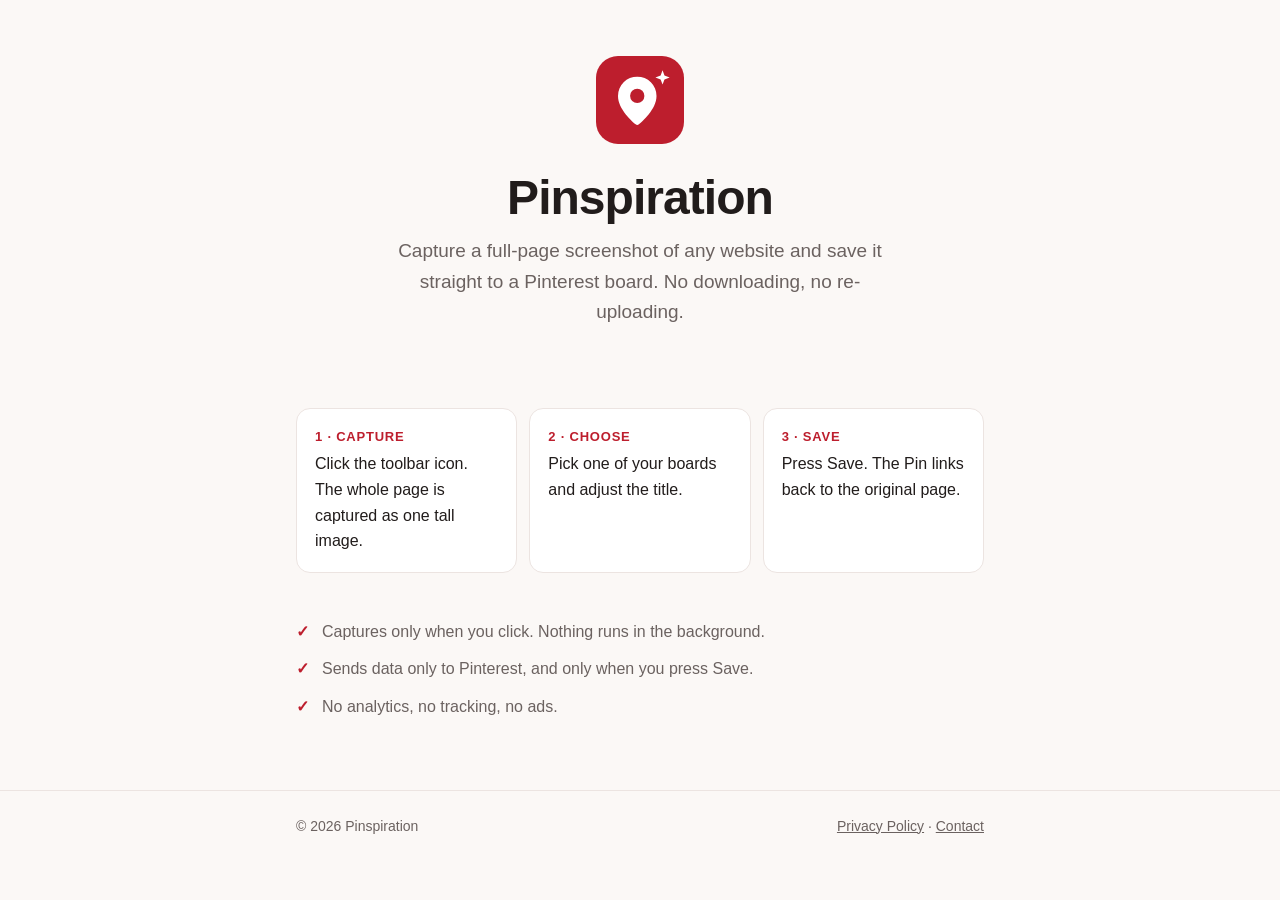
==== index.html @ 5ed872b7 "Add Pinspiration landing page and privacy policy Co-Authored-By: Claude Opus 5.5 <noreply@anthropic." ====
<!doctype html>
<html lang="en">
<head>
  <meta charset="utf-8">
  <meta name="viewport" content="width=device-width, initial-scale=1">
  <title>Pinspiration</title>
  <meta name="description" content="A Chrome extension that captures a full-page screenshot of any website and saves it straight to your Pinterest board.">
  <link rel="icon" href="icon.svg" type="image/svg+xml">
  <link rel="stylesheet" href="style.css">
</head>
<body>
  <main class="wrap">
    <section class="hero">
      <img src="icon.svg" alt="Pinspiration logo">
      <h1>Pinspiration</h1>
      <p>Capture a full-page screenshot of any website and save it straight to a Pinterest board. No downloading, no re-uploading.</p>
    </section>

    <ol class="steps">
      <li><b>1 · Capture</b>Click the toolbar icon. The whole page is captured as one tall image.</li>
      <li><b>2 · Choose</b>Pick one of your boards and adjust the title.</li>
      <li><b>3 · Save</b>Press Save. The Pin links back to the original page.</li>
    </ol>

    <ul class="points">
      <li>Captures only when you click. Nothing runs in the background.</li>
      <li>Sends data only to Pinterest, and only when you press Save.</li>
      <li>No analytics, no tracking, no ads.</li>
    </ul>
  </main>

  <footer>
    <div class="wrap">
      <span>© 2026 Pinspiration</span>
      <span><a href="privacy.html">Privacy Policy</a> · <a href="mailto:saurabhjadav2291@gmail.com">Contact</a></span>
    </div>
  </footer>
</body>
</html>
---- style.css ----
:root {
  --bg: #fbf8f6;
  --surface: #ffffff;
  --text: #211c1b;
  --muted: #6b6260;
  --border: #ece4e1;
  --brand: #bd1e2d;
  --brand-ink: #ffffff;
}
@media (prefers-color-scheme: dark) {
  :root {
    --bg: #161313;
    --surface: #201b1b;
    --text: #f3eeec;
    --muted: #a99f9c;
    --border: #332b2a;
    --brand: #e0414f;
  }
}
* { box-sizing: border-box; }
html { -webkit-text-size-adjust: 100%; }
body {
  margin: 0;
  background: var(--bg);
  color: var(--text);
  font: 16px/1.6 -apple-system, BlinkMacSystemFont, "Segoe UI", Roboto, Helvetica, Arial, sans-serif;
}
a { color: var(--brand); }
.wrap { max-width: 720px; margin: 0 auto; padding: 0 16px; }

header.top { padding: 20px 0; }
header.top .wrap { display: flex; align-items: center; gap: 10px; }
header.top a.brand { display: flex; align-items: center; gap: 10px; color: var(--text); text-decoration: none; font-weight: 700; font-size: 18px; }
header.top img { width: 32px; height: 32px; }

.hero { padding: 56px 0 40px; text-align: center; }
.hero img { width: 88px; height: 88px; }
.hero h1 { font-size: clamp(32px, 7vw, 48px); line-height: 1.1; margin: 20px 0 12px; letter-spacing: -0.02em; }
.hero p { font-size: 19px; color: var(--muted); margin: 0 auto; max-width: 520px; }

.steps { list-style: none; padding: 0; margin: 40px 0 0; display: grid; gap: 12px; grid-template-columns: repeat(3, 1fr); }
.steps li { background: var(--surface); border: 1px solid var(--border); border-radius: 14px; padding: 18px; }
.steps b { display: block; color: var(--brand); font-size: 13px; letter-spacing: .06em; text-transform: uppercase; margin-bottom: 4px; }
@media (max-width: 600px) { .steps { grid-template-columns: 1fr; } }

.points { margin: 40px 0 0; padding: 0; list-style: none; color: var(--muted); }
.points li { padding: 6px 0 6px 26px; position: relative; }
.points li::before { content: "✓"; position: absolute; left: 0; color: var(--brand); font-weight: 700; }

footer { border-top: 1px solid var(--border); margin-top: 64px; padding: 24px 0 40px; color: var(--muted); font-size: 14px; }
footer .wrap { display: flex; flex-wrap: wrap; gap: 8px 20px; justify-content: space-between; }
footer a { color: var(--muted); }

.doc { padding: 24px 0 0; }
.doc h1 { font-size: 34px; line-height: 1.15; margin: 16px 0 4px; letter-spacing: -0.01em; }
.doc .updated { color: var(--muted); margin: 0 0 24px; }
.doc h2 { font-size: 20px; margin: 32px 0 8px; }
.doc ul { padding-left: 20px; }
.doc li { margin: 6px 0; }
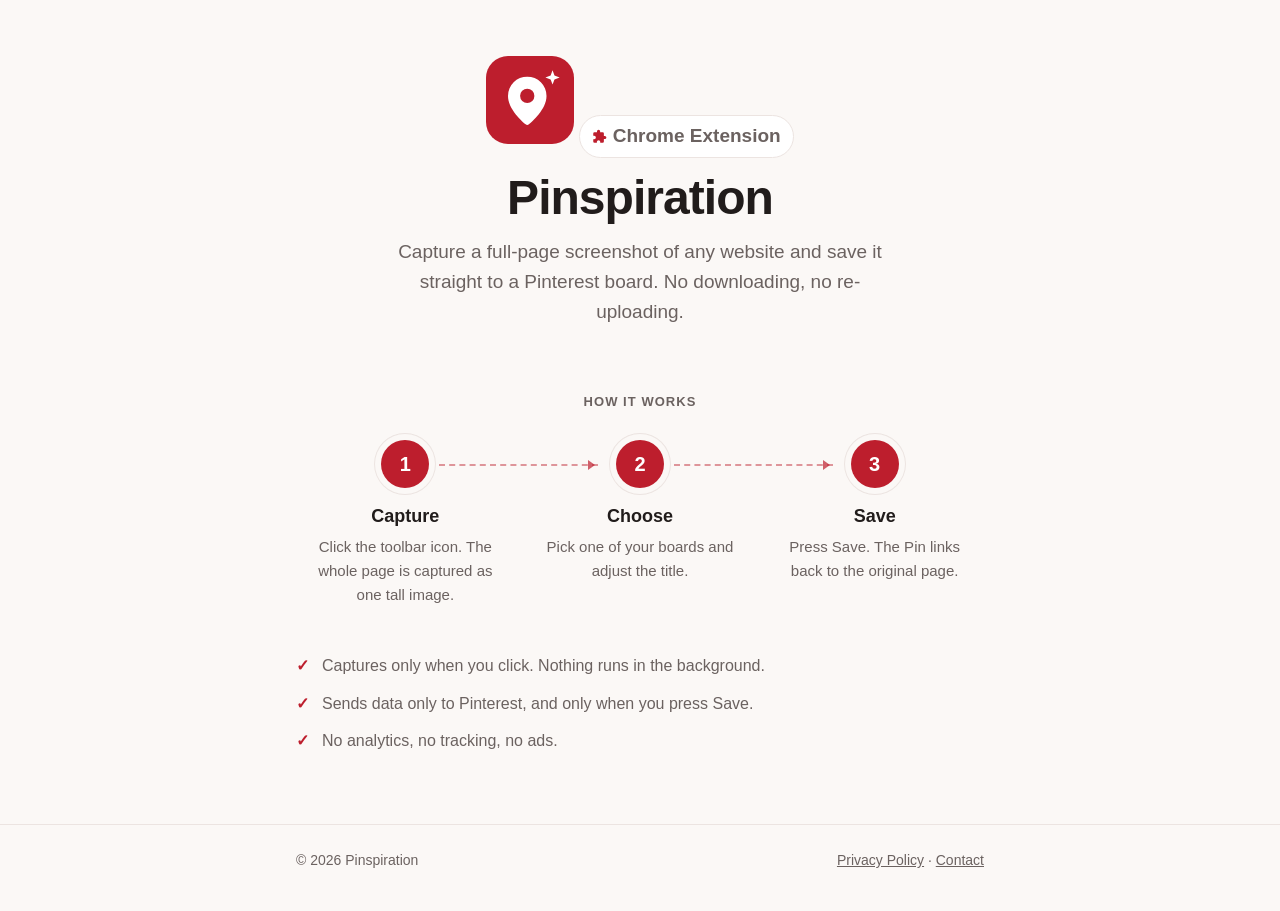
==== commit 96436fcb: "Show Chrome extension badge and steps as a process Co-Authored-By: Claude Opus 5.5 <noreply@anthropi" ====
--- a/index.html
+++ b/index.html
@@ -6,20 +6,37 @@
   <title>Pinspiration</title>
   <meta name="description" content="A Chrome extension that captures a full-page screenshot of any website and saves it straight to your Pinterest board.">
   <link rel="icon" href="icon.svg" type="image/svg+xml">
-  <link rel="stylesheet" href="style.css">
+  <link rel="stylesheet" href="style.css?v=2">
 </head>
 <body>
   <main class="wrap">
     <section class="hero">
       <img src="icon.svg" alt="Pinspiration logo">
+      <p class="badge">
+        <svg viewBox="0 0 24 24" aria-hidden="true"><path d="M20.5 11H19V7a2 2 0 0 0-2-2h-4V3.5a2.5 2.5 0 0 0-5 0V5H4a2 2 0 0 0-2 2v3.8h1.5a2.7 2.7 0 0 1 0 5.4H2V20a2 2 0 0 0 2 2h3.8v-1.5a2.7 2.7 0 0 1 5.4 0V22H17a2 2 0 0 0 2-2v-4h1.5a2.5 2.5 0 0 0 0-5Z"/></svg>
+        Chrome Extension
+      </p>
       <h1>Pinspiration</h1>
       <p>Capture a full-page screenshot of any website and save it straight to a Pinterest board. No downloading, no re-uploading.</p>
     </section>
 
+    <h2 class="section-title">How it works</h2>
     <ol class="steps">
-      <li><b>1 · Capture</b>Click the toolbar icon. The whole page is captured as one tall image.</li>
-      <li><b>2 · Choose</b>Pick one of your boards and adjust the title.</li>
-      <li><b>3 · Save</b>Press Save. The Pin links back to the original page.</li>
+      <li>
+        <span class="num">1</span>
+        <h3>Capture</h3>
+        <p>Click the toolbar icon. The whole page is captured as one tall image.</p>
+      </li>
+      <li>
+        <span class="num">2</span>
+        <h3>Choose</h3>
+        <p>Pick one of your boards and adjust the title.</p>
+      </li>
+      <li>
+        <span class="num">3</span>
+        <h3>Save</h3>
+        <p>Press Save. The Pin links back to the original page.</p>
+      </li>
     </ol>
 
     <ul class="points">
--- a/style.css
+++ b/style.css
@@ -38,10 +38,44 @@
 .hero h1 { font-size: clamp(32px, 7vw, 48px); line-height: 1.1; margin: 20px 0 12px; letter-spacing: -0.02em; }
 .hero p { font-size: 19px; color: var(--muted); margin: 0 auto; max-width: 520px; }
 
-.steps { list-style: none; padding: 0; margin: 40px 0 0; display: grid; gap: 12px; grid-template-columns: repeat(3, 1fr); }
-.steps li { background: var(--surface); border: 1px solid var(--border); border-radius: 14px; padding: 18px; }
-.steps b { display: block; color: var(--brand); font-size: 13px; letter-spacing: .06em; text-transform: uppercase; margin-bottom: 4px; }
-@media (max-width: 600px) { .steps { grid-template-columns: 1fr; } }
+.badge {
+  display: inline-flex; align-items: center; gap: 6px;
+  margin: 18px 0 0; padding: 5px 12px;
+  border: 1px solid var(--border); border-radius: 999px; background: var(--surface);
+  font-size: 13px; font-weight: 600; color: var(--text);
+}
+.badge svg { width: 15px; height: 15px; fill: var(--brand); }
+.hero .badge + h1 { margin-top: 14px; }
+
+.section-title { text-align: center; font-size: 13px; letter-spacing: .08em; text-transform: uppercase; color: var(--muted); margin: 24px 0 0; }
+
+/* Process: numbered circles joined by a connector line */
+.steps { list-style: none; padding: 0; margin: 28px 0 0; display: grid; grid-template-columns: repeat(3, 1fr); gap: 16px; position: relative; }
+.steps li { position: relative; text-align: center; padding: 0 8px; }
+.steps li:not(:last-child)::after {
+  content: ""; position: absolute; top: 24px; left: calc(50% + 34px); right: calc(-50% + 26px);
+  border-top: 2px dashed var(--brand); opacity: .45;
+}
+.steps li:not(:last-child)::before {
+  content: ""; position: absolute; top: 20px; right: calc(-50% + 24px);
+  border: 5px solid transparent; border-left: 7px solid var(--brand); opacity: .7;
+}
+.steps .num {
+  display: inline-grid; place-items: center; width: 48px; height: 48px; border-radius: 50%;
+  background: var(--brand); color: var(--brand-ink); font-weight: 700; font-size: 20px;
+  box-shadow: 0 0 0 6px var(--bg), 0 0 0 7px var(--border);
+}
+.steps h3 { margin: 14px 0 4px; font-size: 18px; }
+.steps p { margin: 0; color: var(--muted); font-size: 15px; }
+
+@media (max-width: 600px) {
+  .steps { grid-template-columns: 1fr; gap: 28px; }
+  .steps li { display: grid; grid-template-columns: 48px 1fr; column-gap: 16px; text-align: left; padding: 0; }
+  .steps .num { grid-row: span 2; }
+  .steps h3 { margin: 10px 0 2px; }
+  .steps li:not(:last-child)::after { top: 58px; bottom: -24px; left: 23px; right: auto; border-top: 0; border-left: 2px dashed var(--brand); }
+  .steps li:not(:last-child)::before { display: none; }
+}
 
 .points { margin: 40px 0 0; padding: 0; list-style: none; color: var(--muted); }
 .points li { padding: 6px 0 6px 26px; position: relative; }
@@ -51,7 +85,7 @@
 footer .wrap { display: flex; flex-wrap: wrap; gap: 8px 20px; justify-content: space-between; }
 footer a { color: var(--muted); }
 
-.doc { padding: 24px 0 0; }
+.doc { padding-top: 24px; }
 .doc h1 { font-size: 34px; line-height: 1.15; margin: 16px 0 4px; letter-spacing: -0.01em; }
 .doc .updated { color: var(--muted); margin: 0 0 24px; }
 .doc h2 { font-size: 20px; margin: 32px 0 8px; }
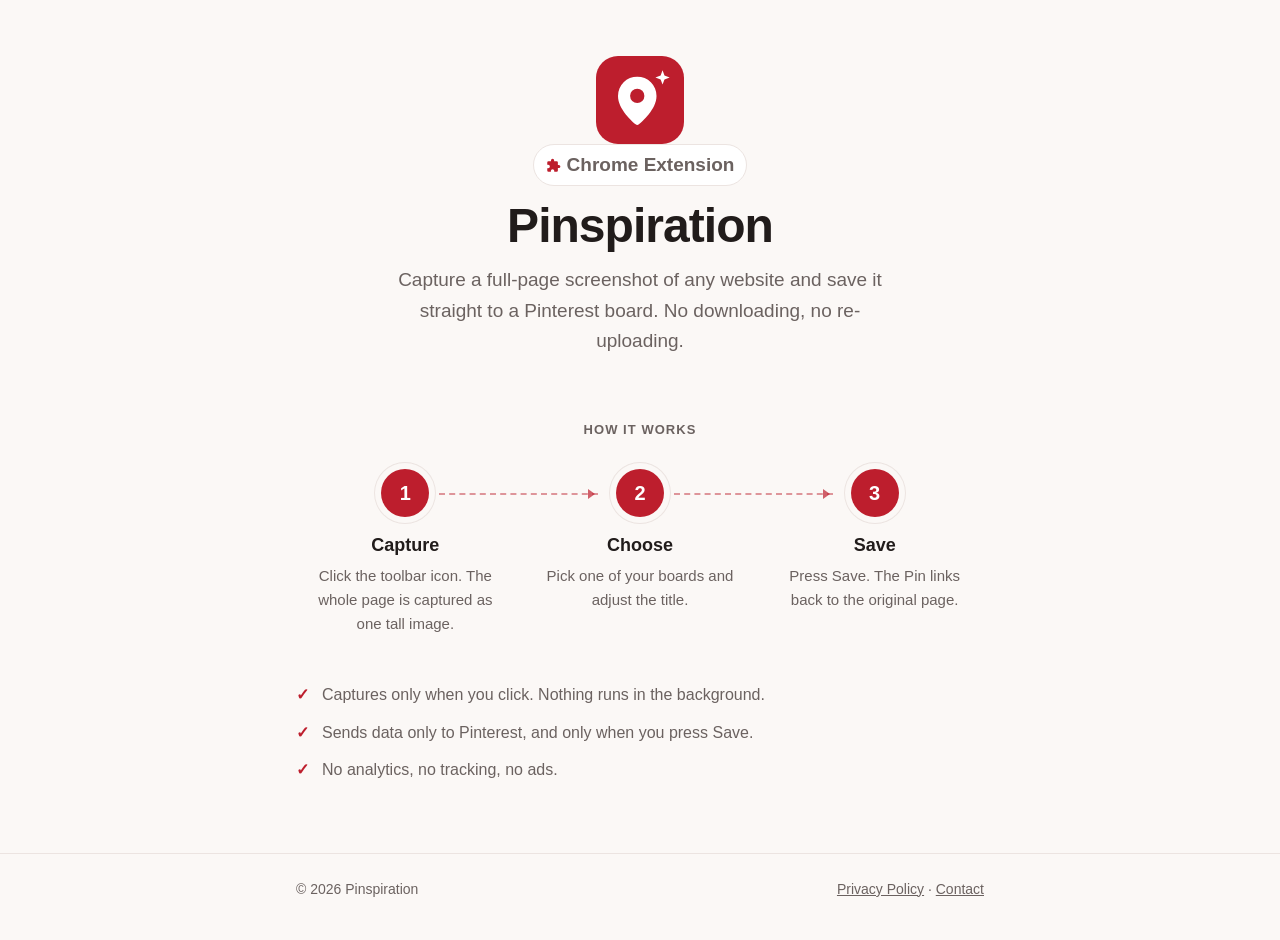
==== commit 8035da8a: "Center Chrome Extension badge under logo Co-Authored-By: Claude Opus 5.5 <noreply@anthropic.com>" ====
--- a/index.html
+++ b/index.html
@@ -6,7 +6,7 @@
   <title>Pinspiration</title>
   <meta name="description" content="A Chrome extension that captures a full-page screenshot of any website and saves it straight to your Pinterest board.">
   <link rel="icon" href="icon.svg" type="image/svg+xml">
-  <link rel="stylesheet" href="style.css?v=2">
+  <link rel="stylesheet" href="style.css?v=3">
 </head>
 <body>
   <main class="wrap">
--- a/style.css
+++ b/style.css
@@ -34,7 +34,7 @@
 header.top img { width: 32px; height: 32px; }
 
 .hero { padding: 56px 0 40px; text-align: center; }
-.hero img { width: 88px; height: 88px; }
+.hero img { display: block; margin: 0 auto; width: 88px; height: 88px; }
 .hero h1 { font-size: clamp(32px, 7vw, 48px); line-height: 1.1; margin: 20px 0 12px; letter-spacing: -0.02em; }
 .hero p { font-size: 19px; color: var(--muted); margin: 0 auto; max-width: 520px; }
 
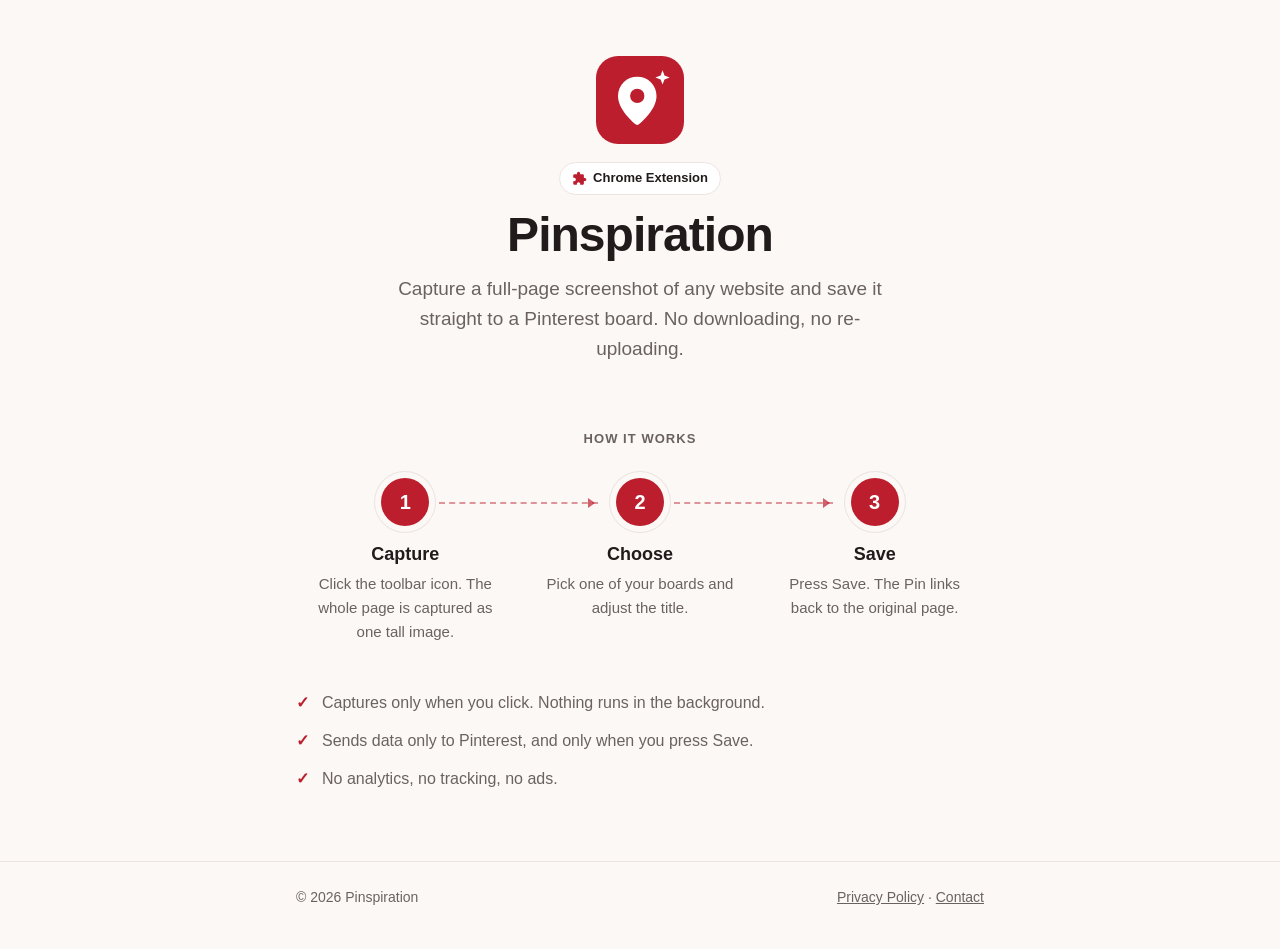
==== commit ed67755b: "Stop hero paragraph styles overriding the badge Co-Authored-By: Claude Opus 5.5 <noreply@anthropic.c" ====
--- a/index.html
+++ b/index.html
@@ -6,7 +6,7 @@
   <title>Pinspiration</title>
   <meta name="description" content="A Chrome extension that captures a full-page screenshot of any website and saves it straight to your Pinterest board.">
   <link rel="icon" href="icon.svg" type="image/svg+xml">
-  <link rel="stylesheet" href="style.css?v=3">
+  <link rel="stylesheet" href="style.css?v=4">
 </head>
 <body>
   <main class="wrap">
--- a/style.css
+++ b/style.css
@@ -38,13 +38,13 @@
 .hero h1 { font-size: clamp(32px, 7vw, 48px); line-height: 1.1; margin: 20px 0 12px; letter-spacing: -0.02em; }
 .hero p { font-size: 19px; color: var(--muted); margin: 0 auto; max-width: 520px; }
 
-.badge {
+.hero .badge {
   display: inline-flex; align-items: center; gap: 6px;
   margin: 18px 0 0; padding: 5px 12px;
   border: 1px solid var(--border); border-radius: 999px; background: var(--surface);
   font-size: 13px; font-weight: 600; color: var(--text);
 }
-.badge svg { width: 15px; height: 15px; fill: var(--brand); }
+.hero .badge svg { width: 15px; height: 15px; fill: var(--brand); }
 .hero .badge + h1 { margin-top: 14px; }
 
 .section-title { text-align: center; font-size: 13px; letter-spacing: .08em; text-transform: uppercase; color: var(--muted); margin: 24px 0 0; }
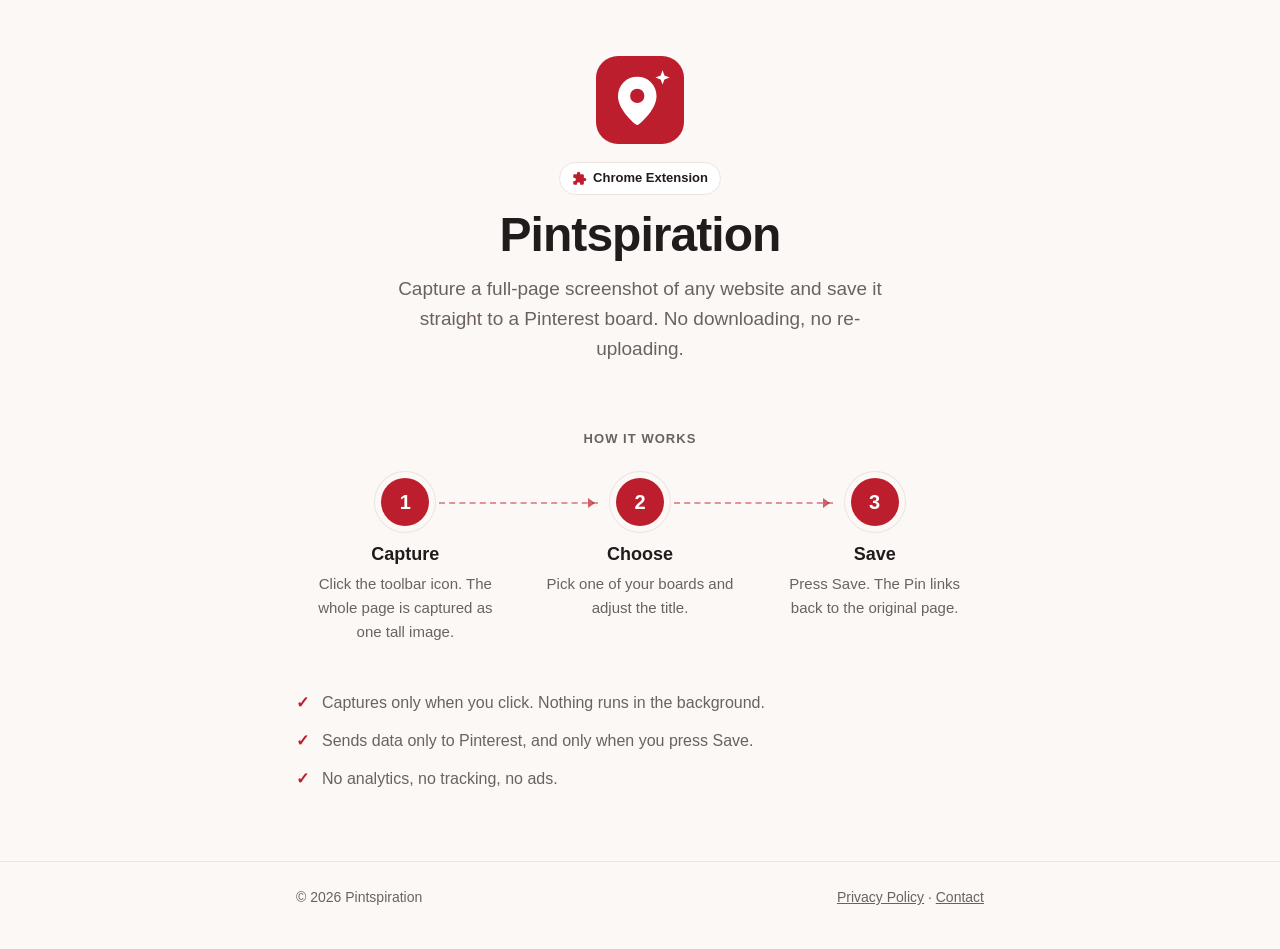
==== commit 451326c8: "Rename app to Pintspiration Co-Authored-By: Claude Opus 5.5 <noreply@anthropic.com>" ====
--- a/index.html
+++ b/index.html
@@ -3,7 +3,7 @@
 <head>
   <meta charset="utf-8">
   <meta name="viewport" content="width=device-width, initial-scale=1">
-  <title>Pinspiration</title>
+  <title>Pintspiration</title>
   <meta name="description" content="A Chrome extension that captures a full-page screenshot of any website and saves it straight to your Pinterest board.">
   <link rel="icon" href="icon.svg" type="image/svg+xml">
   <link rel="stylesheet" href="style.css?v=4">
@@ -11,12 +11,12 @@
 <body>
   <main class="wrap">
     <section class="hero">
-      <img src="icon.svg" alt="Pinspiration logo">
+      <img src="icon.svg" alt="Pintspiration logo">
       <p class="badge">
         <svg viewBox="0 0 24 24" aria-hidden="true"><path d="M20.5 11H19V7a2 2 0 0 0-2-2h-4V3.5a2.5 2.5 0 0 0-5 0V5H4a2 2 0 0 0-2 2v3.8h1.5a2.7 2.7 0 0 1 0 5.4H2V20a2 2 0 0 0 2 2h3.8v-1.5a2.7 2.7 0 0 1 5.4 0V22H17a2 2 0 0 0 2-2v-4h1.5a2.5 2.5 0 0 0 0-5Z"/></svg>
         Chrome Extension
       </p>
-      <h1>Pinspiration</h1>
+      <h1>Pintspiration</h1>
       <p>Capture a full-page screenshot of any website and save it straight to a Pinterest board. No downloading, no re-uploading.</p>
     </section>
 
@@ -48,7 +48,7 @@
 
   <footer>
     <div class="wrap">
-      <span>© 2026 Pinspiration</span>
+      <span>© 2026 Pintspiration</span>
       <span><a href="privacy.html">Privacy Policy</a> · <a href="mailto:saurabhjadav2291@gmail.com">Contact</a></span>
     </div>
   </footer>
